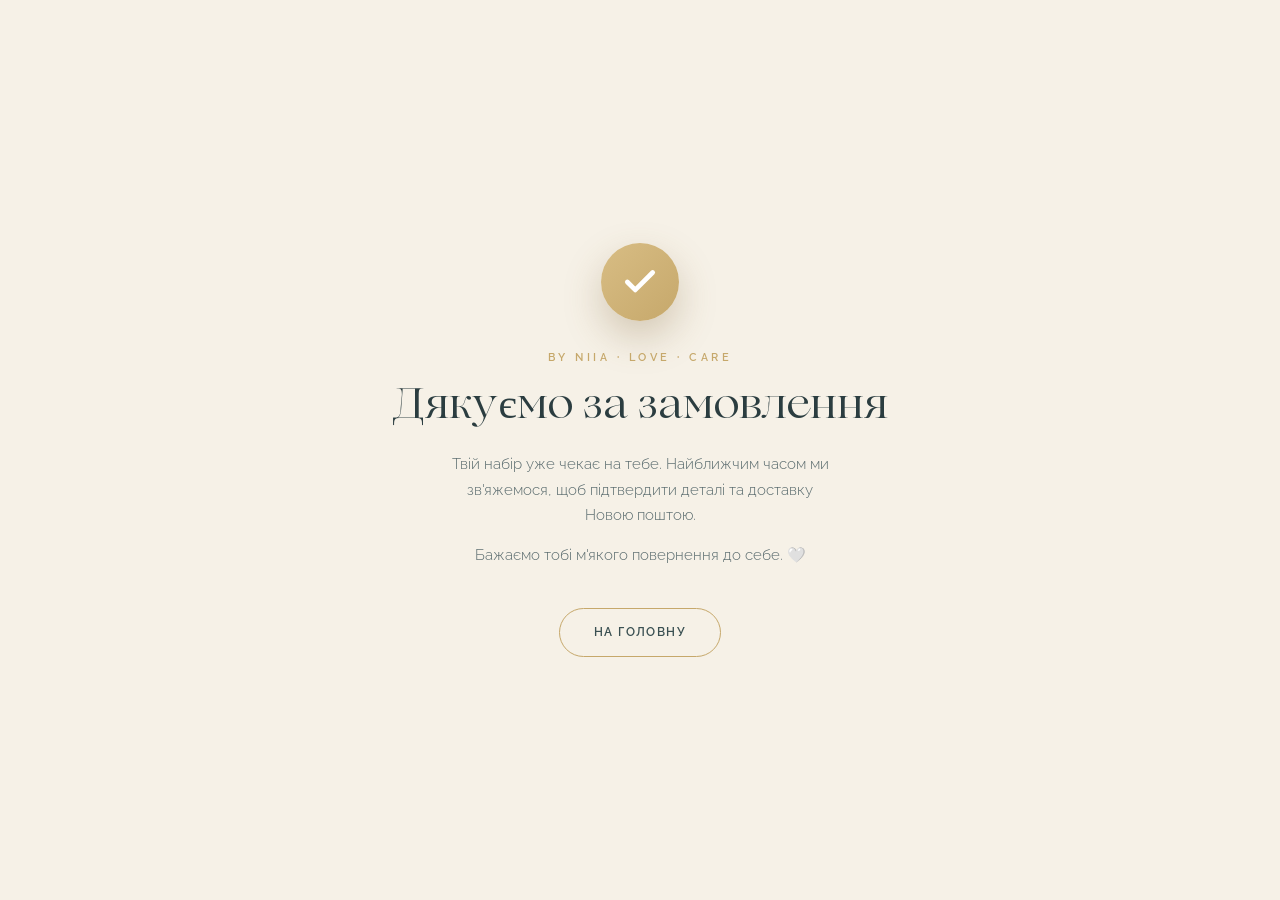
==== thank-you.html @ 239607fb "Round-23: add branded thank-you page with Meta Pixel Purchase scaffold for ad conversion tracking; c" ====
<!DOCTYPE html>
<html lang="uk">
<head>
  <meta charset="UTF-8">
  <meta name="viewport" content="width=device-width, initial-scale=1">
  <title>Дякуємо за замовлення — BY NIIA</title>
  <meta name="robots" content="noindex"><!-- сторінка-конверсія, не для індексації -->

  <!-- ============================================================
       ВІДСТЕЖЕННЯ ПОКУПКИ ДЛЯ ТАРГЕТОЛОГА
       Сюди вставляється піксель. Нижче — каркас Meta Pixel (Facebook/Instagram).
       Заміни YOUR_PIXEL_ID на реальний ID із Meta Events Manager.
       Подія Purchase спрацьовує при завантаженні цієї сторінки (після оплати).
       value/currency — фіксована ціна набору (онови, якщо ціна зміниться).
       Для Google Ads / TikTok додай їхні теги поряд так само.
       ============================================================ -->
  <script>
    !function(f,b,e,v,n,t,s)
    {if(f.fbq)return;n=f.fbq=function(){n.callMethod?
    n.callMethod.apply(n,arguments):n.queue.push(arguments)};
    if(!f._fbq)f._fbq=n;n.push=n;n.loaded=!0;n.version='2.0';
    n.queue=[];t=b.createElement(e);t.async=!0;
    t.src=v;s=b.getElementsByTagName(e)[0];
    s.parentNode.insertBefore(t,s)}(window, document,'script',
    'https://connect.facebook.net/en_US/fbevents.js');
    fbq('init', 'YOUR_PIXEL_ID');                      /* ← ВСТАВ PIXEL ID */
    fbq('track', 'PageView');
    fbq('track', 'Purchase', {value: 1990.00, currency: 'UAH'});
  </script>
  <noscript><img height="1" width="1" style="display:none"
    src="https://www.facebook.com/tr?id=YOUR_PIXEL_ID&ev=Purchase&noscript=1"/></noscript>
  <!-- /Meta Pixel -->

  <style>
    @font-face{font-family:'Lovelace';src:url('fonts/Lovelace-Regular.ttf') format('truetype');font-weight:400;font-display:swap}
    @font-face{font-family:'Raleway';src:url('fonts/Raleway-VariableFont_wght.ttf') format('truetype');font-weight:100 900;font-display:swap}
    :root{--paper:#f6f1e7;--ink:#2b3d40;--ink-soft:#56686b;--gold:#c6a86b;--gold-bright:#d8bd84;--accent:#3a5052;--bg-deep:#6b8186}
    *{margin:0;padding:0;box-sizing:border-box}
    body{font-family:'Raleway',Arial,sans-serif;background:var(--paper);color:var(--ink);
      min-height:100svh;display:flex;align-items:center;justify-content:center;
      padding:32px;font-weight:300;line-height:1.7;text-align:center}
    .card{max-width:520px}
    .mark{width:78px;height:78px;border-radius:50%;margin:0 auto 28px;
      background:linear-gradient(135deg,var(--gold-bright),var(--gold));
      display:flex;align-items:center;justify-content:center;
      box-shadow:0 16px 38px rgba(122,95,45,.28)}
    .mark svg{width:38px;height:38px;stroke:#fff;stroke-width:3;fill:none;
      stroke-linecap:round;stroke-linejoin:round}
    .eyebrow{font-size:11px;letter-spacing:.32em;text-transform:uppercase;
      font-weight:600;color:var(--gold);margin-bottom:16px}
    h1{font-family:'Lovelace',Georgia,serif;font-weight:400;font-size:clamp(28px,5vw,42px);
      line-height:1.2;color:var(--ink);margin-bottom:18px}
    p{font-size:15px;color:var(--ink-soft);max-width:42ch;margin:0 auto 14px}
    .home{display:inline-block;margin-top:26px;font-size:12px;letter-spacing:.12em;
      text-transform:uppercase;font-weight:600;text-decoration:none;color:var(--accent);
      border:1px solid var(--gold);border-radius:40px;padding:13px 34px;transition:background .3s}
    .home:hover{background:rgba(198,168,107,.12)}
  </style>
</head>
<body>
  <div class="card">
    <div class="mark"><svg viewBox="0 0 24 24"><polyline points="20 6 9 17 4 12"/></svg></div>
    <div class="eyebrow">BY NIIA · Love · Care</div>
    <h1>Дякуємо за замовлення</h1>
    <p>Твій набір уже чекає на тебе. Найближчим часом ми зв'яжемося, щоб підтвердити деталі та доставку Новою поштою.</p>
    <p>Бажаємо тобі м'якого повернення до себе. 🤍</p>
    <a class="home" href="/">На головну</a>
  </div>
</body>
</html>
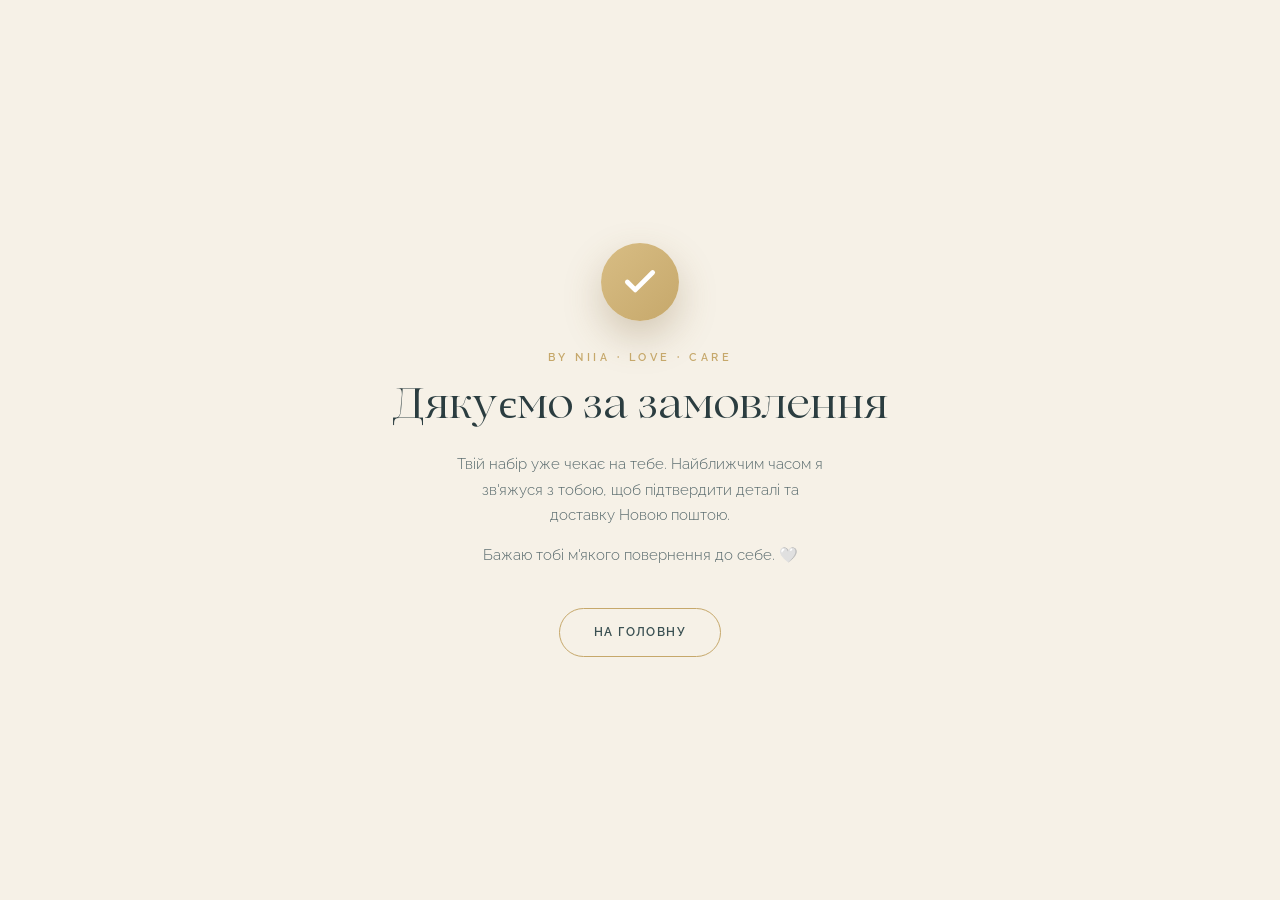
==== commit a98713e4: "Round-24: thank-you copy in first person (Niia speaking personally)" ====
--- a/thank-you.html
+++ b/thank-you.html
@@ -62,8 +62,8 @@
     <div class="mark"><svg viewBox="0 0 24 24"><polyline points="20 6 9 17 4 12"/></svg></div>
     <div class="eyebrow">BY NIIA · Love · Care</div>
     <h1>Дякуємо за замовлення</h1>
-    <p>Твій набір уже чекає на тебе. Найближчим часом ми зв'яжемося, щоб підтвердити деталі та доставку Новою поштою.</p>
-    <p>Бажаємо тобі м'якого повернення до себе. 🤍</p>
+    <p>Твій набір уже чекає на тебе. Найближчим часом я зв'яжуся з тобою, щоб підтвердити деталі та доставку Новою поштою.</p>
+    <p>Бажаю тобі м'якого повернення до себе. 🤍</p>
     <a class="home" href="/">На головну</a>
   </div>
 </body>
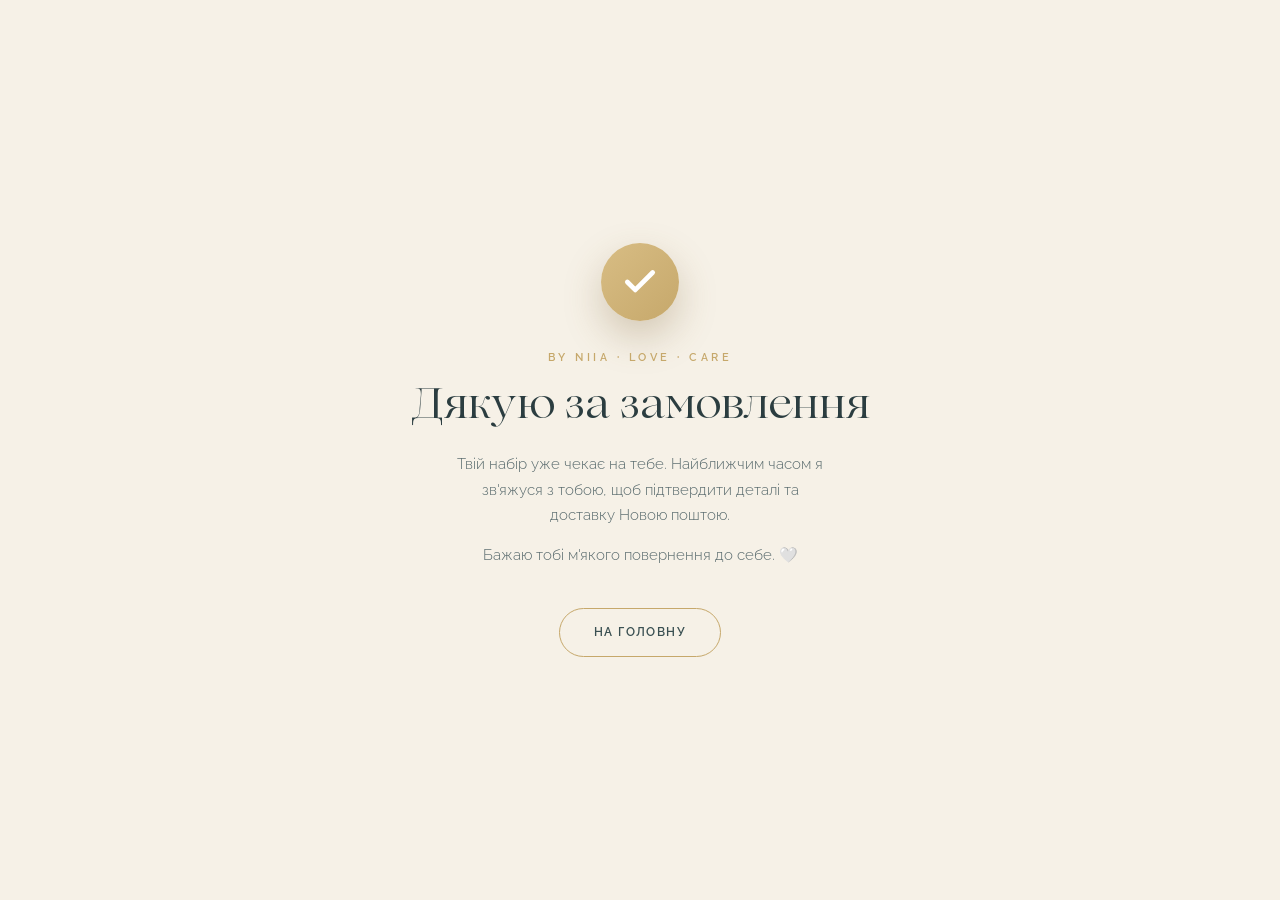
==== commit d2dc6730: "Round-27: thank-you heading and title to first person ('Дякую')" ====
--- a/thank-you.html
+++ b/thank-you.html
@@ -3,7 +3,7 @@
 <head>
   <meta charset="UTF-8">
   <meta name="viewport" content="width=device-width, initial-scale=1">
-  <title>Дякуємо за замовлення — BY NIIA</title>
+  <title>Дякую за замовлення — BY NIIA</title>
   <meta name="robots" content="noindex"><!-- сторінка-конверсія, не для індексації -->
 
   <!-- ============================================================
@@ -61,7 +61,7 @@
   <div class="card">
     <div class="mark"><svg viewBox="0 0 24 24"><polyline points="20 6 9 17 4 12"/></svg></div>
     <div class="eyebrow">BY NIIA · Love · Care</div>
-    <h1>Дякуємо за замовлення</h1>
+    <h1>Дякую за замовлення</h1>
     <p>Твій набір уже чекає на тебе. Найближчим часом я зв'яжуся з тобою, щоб підтвердити деталі та доставку Новою поштою.</p>
     <p>Бажаю тобі м'якого повернення до себе. 🤍</p>
     <a class="home" href="/">На головну</a>
